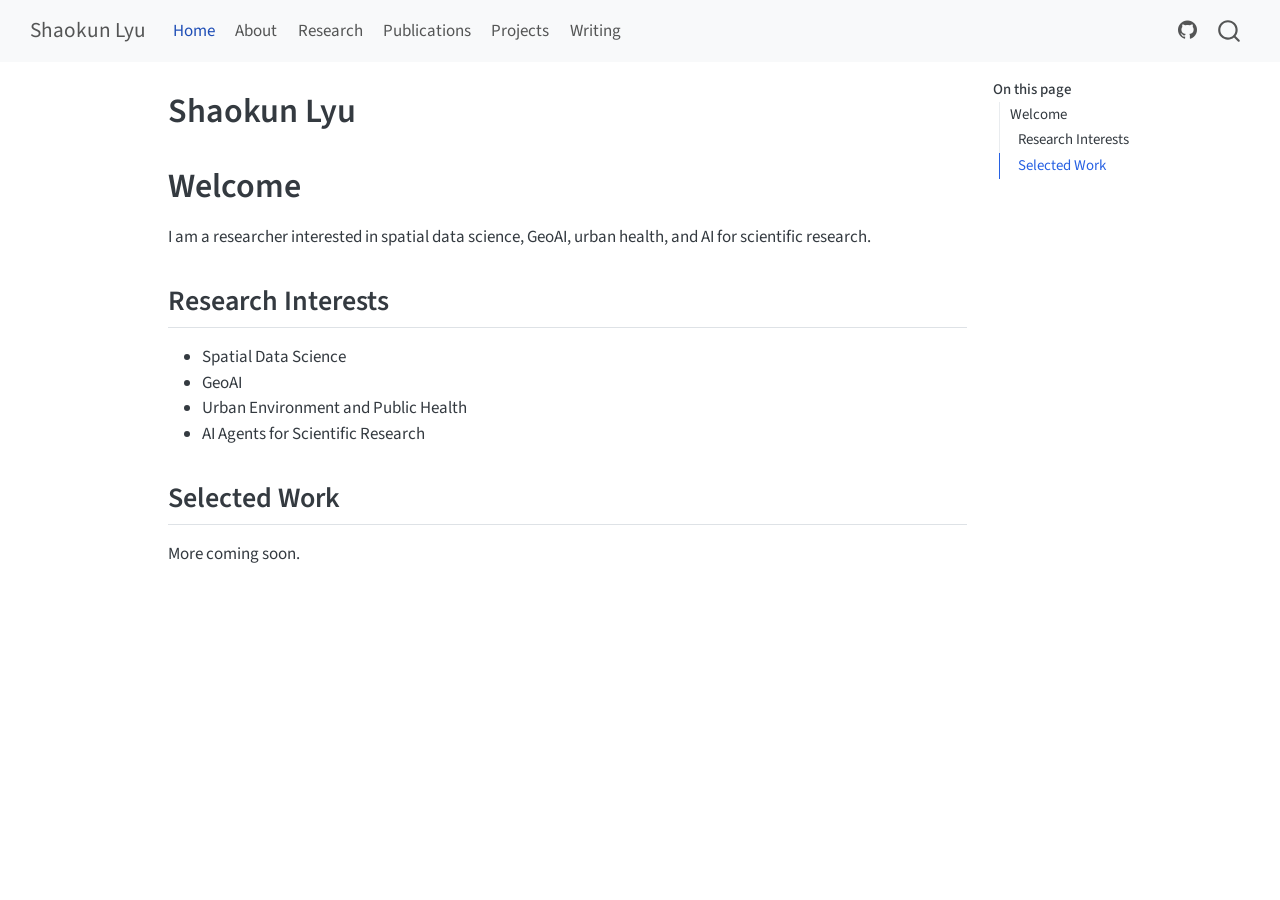
==== docs/index.html @ 02d0eaee "initial personal website initial personal website" ====
<!DOCTYPE html>
<html xmlns="http://www.w3.org/1999/xhtml" lang="en" xml:lang="en"><head>

<meta charset="utf-8">
<meta name="generator" content="quarto-1.10.18">

<meta name="viewport" content="width=device-width, initial-scale=1.0, user-scalable=yes">


<title>Shaokun Lyu</title>
<style>
/* Default styles provided by pandoc.
** See https://pandoc.org/MANUAL.html#variables-for-html for config info.
*/
span.smallcaps{font-variant: small-caps;}
div.columns{display: flex; gap: 1.5em;}
div.column{flex: auto;}
@media screen {
div.columns{gap: min(4vw, 1.5em);}
div.column{overflow-x: auto;}
}
div.hanging-indent{margin-left: 1.5em; text-indent: -1.5em;}
ul.task-list{list-style: none;}
ul.task-list li input[type="checkbox"] {
  width: 0.8em;
  margin: 0 0.8em 0.2em -1em; /* quarto-specific, see https://github.com/quarto-dev/quarto-cli/issues/4556 */ 
  vertical-align: middle;
}
</style>


<script src="site_libs/quarto-nav/quarto-nav.js"></script>
<script src="site_libs/quarto-nav/headroom.min.js"></script>
<script src="site_libs/clipboard/clipboard.min.js"></script>
<script src="site_libs/quarto-search/autocomplete.umd.js"></script>
<script src="site_libs/quarto-search/fuse.min.js"></script>
<script src="site_libs/quarto-search/quarto-search.js"></script>
<meta name="quarto:offset" content="./">
<script src="site_libs/quarto-html/quarto.js" type="module"></script>
<script src="site_libs/quarto-html/tabsets/tabsets.js" type="module"></script>
<script src="site_libs/quarto-html/popper.min.js"></script>
<script src="site_libs/quarto-html/tippy.umd.min.js"></script>
<script src="site_libs/quarto-html/anchor.min.js"></script>
<link href="site_libs/quarto-html/tippy.css" rel="stylesheet">
<link href="site_libs/quarto-html/quarto-syntax-highlighting-64a204ab8560d761af7679ceaba22944.css" rel="stylesheet" id="quarto-text-highlighting-styles">
<script src="site_libs/bootstrap/bootstrap.min.js"></script>
<link href="site_libs/bootstrap/bootstrap-icons.css" rel="stylesheet">
<link href="site_libs/bootstrap/bootstrap-172ba59bd5e0b52282274ba0c0cc16fc.min.css" rel="stylesheet" append-hash="true" id="quarto-bootstrap" data-mode="light">
<script id="quarto-search-options" type="application/json">{
  "location": "navbar",
  "copy-button": false,
  "collapse-after": 3,
  "panel-placement": "end",
  "type": "overlay",
  "limit": 50,
  "keyboard-shortcut": [
    "f",
    "/",
    "s"
  ],
  "show-item-context": false,
  "language": {
    "search-no-results-text": "No results",
    "search-matching-documents-text": "matching documents",
    "search-copy-link-title": "Copy link to search",
    "search-hide-matches-text": "Hide additional matches",
    "search-more-match-text": "more match in this document",
    "search-more-matches-text": "more matches in this document",
    "search-clear-button-title": "Clear",
    "search-text-placeholder": "",
    "search-detached-cancel-button-title": "Cancel",
    "search-submit-button-title": "Submit",
    "search-label": "Search"
  }
}</script>


<link rel="stylesheet" href="styles.css">
</head>

<body class="nav-fixed quarto-light">

<div id="quarto-search-results"></div>
  <header id="quarto-header" class="headroom fixed-top">
    <nav class="navbar navbar-expand-lg " data-bs-theme="dark">
      <div class="navbar-container container-fluid">
      <div class="navbar-brand-container mx-auto">
    <a class="navbar-brand" href="./index.html">
    <span class="navbar-title">Shaokun Lyu</span>
    </a>
  </div>
            <div id="quarto-search" class="" title="Search"></div>
          <button class="navbar-toggler" type="button" data-bs-toggle="collapse" data-bs-target="#navbarCollapse" aria-controls="navbarCollapse" role="menu" aria-expanded="false" aria-label="Toggle navigation" onclick="if (window.quartoToggleHeadroom) { window.quartoToggleHeadroom(); }">
  <span class="navbar-toggler-icon"></span>
</button>
          <div class="collapse navbar-collapse" id="navbarCollapse">
            <ul class="navbar-nav navbar-nav-scroll me-auto">
  <li class="nav-item">
    <a class="nav-link active" href="./index.html" aria-current="page"> 
<span class="menu-text">Home</span></a>
  </li>  
  <li class="nav-item">
    <a class="nav-link" href="./about.html"> 
<span class="menu-text">About</span></a>
  </li>  
  <li class="nav-item">
    <a class="nav-link" href="./research.html"> 
<span class="menu-text">Research</span></a>
  </li>  
  <li class="nav-item">
    <a class="nav-link" href="./publications.html"> 
<span class="menu-text">Publications</span></a>
  </li>  
  <li class="nav-item">
    <a class="nav-link" href="./projects.html"> 
<span class="menu-text">Projects</span></a>
  </li>  
  <li class="nav-item">
    <a class="nav-link" href="./writing.html"> 
<span class="menu-text">Writing</span></a>
  </li>  
</ul>
            <ul class="navbar-nav navbar-nav-scroll ms-auto">
  <li class="nav-item compact">
    <a class="nav-link" href="https://github.com/ShaokunLyu"> <i class="bi bi-github" role="img">
</i> 
<span class="menu-text"></span></a>
  </li>  
</ul>
          </div> <!-- /navcollapse -->
            <div class="quarto-navbar-tools">
</div>
      </div> <!-- /container-fluid -->
    </nav>
</header>
<!-- content -->
<div id="quarto-content" class="quarto-container page-columns page-rows-contents page-layout-article page-navbar">
<!-- sidebar -->
<!-- margin-sidebar -->
    <div id="quarto-margin-sidebar" class="sidebar margin-sidebar">
        <nav id="TOC" role="doc-toc" class="toc-active">
    <h2 id="toc-title">On this page</h2>
   
  <ul>
  <li><a href="#welcome" id="toc-welcome" class="nav-link active" data-scroll-target="#welcome">Welcome</a>
  <ul class="collapse">
  <li><a href="#research-interests" id="toc-research-interests" class="nav-link" data-scroll-target="#research-interests">Research Interests</a></li>
  <li><a href="#selected-work" id="toc-selected-work" class="nav-link" data-scroll-target="#selected-work">Selected Work</a></li>
  </ul></li>
  </ul>
</nav>
    </div>
<!-- main -->
<main class="content" id="quarto-document-content">

<header id="title-block-header" class="quarto-title-block default">
<div class="quarto-title">
<h1 class="title">Shaokun Lyu</h1>
</div>



<div class="quarto-title-meta">

    
  
    
  </div>
  


</header>


<section id="welcome" class="level1">
<h1>Welcome</h1>
<p>I am a researcher interested in spatial data science, GeoAI, urban health, and AI for scientific research.</p>
<section id="research-interests" class="level2">
<h2 class="anchored" data-anchor-id="research-interests">Research Interests</h2>
<ul>
<li>Spatial Data Science</li>
<li>GeoAI</li>
<li>Urban Environment and Public Health</li>
<li>AI Agents for Scientific Research</li>
</ul>
</section>
<section id="selected-work" class="level2">
<h2 class="anchored" data-anchor-id="selected-work">Selected Work</h2>
<p>More coming soon.</p>


</section>
</section>

</main> <!-- /main -->
<script id="quarto-html-after-body" type="application/javascript">
  window.document.addEventListener("DOMContentLoaded", function (event) {
    const icon = "";
    const anchorJS = new window.AnchorJS();
    anchorJS.options = {
      placement: 'right',
      icon: icon
    };
    anchorJS.add('.anchored');
    const isCodeAnnotation = (el) => {
      for (const clz of el.classList) {
        if (clz.startsWith('code-annotation-')) {                     
          return true;
        }
      }
      return false;
    }
    const onCopySuccess = function(e) {
      // button target
      const button = e.trigger;
      // don't keep focus
      button.blur();
      // flash "checked"
      button.classList.add('code-copy-button-checked');
      var currentTitle = button.getAttribute("title");
      button.setAttribute("title", "Copied!");
      let tooltip;
      if (window.bootstrap) {
        button.setAttribute("data-bs-toggle", "tooltip");
        button.setAttribute("data-bs-placement", "left");
        button.setAttribute("data-bs-title", "Copied!");
        tooltip = new bootstrap.Tooltip(button, 
          { trigger: "manual", 
            customClass: "code-copy-button-tooltip",
            offset: [0, -8]});
        tooltip.show();    
      }
      setTimeout(function() {
        if (tooltip) {
          tooltip.hide();
          button.removeAttribute("data-bs-title");
          button.removeAttribute("data-bs-toggle");
          button.removeAttribute("data-bs-placement");
        }
        button.setAttribute("title", currentTitle);
        button.classList.remove('code-copy-button-checked');
      }, 1000);
      // clear code selection
      e.clearSelection();
    }
    const getTextToCopy = function(trigger) {
      const outerScaffold = trigger.parentElement.cloneNode(true);
      const codeEl = outerScaffold.querySelector('code');
      for (const childEl of codeEl.children) {
        if (isCodeAnnotation(childEl)) {
          childEl.remove();
        }
      }
      return codeEl.innerText;
    }
    const clipboard = new window.ClipboardJS('.code-copy-button:not([data-in-quarto-modal])', {
      text: getTextToCopy
    });
    clipboard.on('success', onCopySuccess);
    if (window.document.getElementById('quarto-embedded-source-code-modal')) {
      const clipboardModal = new window.ClipboardJS('.code-copy-button[data-in-quarto-modal]', {
        text: getTextToCopy,
        container: window.document.getElementById('quarto-embedded-source-code-modal')
      });
      clipboardModal.on('success', onCopySuccess);
    }
      var localhostRegex = new RegExp(/^(?:http|https):\/\/localhost\:?[0-9]*\//);
      var mailtoRegex = new RegExp(/^mailto:/);
        var filterRegex = new RegExp('/' + window.location.host + '/');
      var isInternal = (href) => {
          return filterRegex.test(href) || localhostRegex.test(href) || mailtoRegex.test(href);
      }
      // Inspect non-navigation links and adorn them if external
     var links = window.document.querySelectorAll('a[href]:not(.nav-link):not(.navbar-brand):not(.toc-action):not(.sidebar-link):not(.sidebar-item-toggle):not(.pagination-link):not(.no-external):not([aria-hidden]):not(.dropdown-item):not(.quarto-navigation-tool):not(.about-link)');
      for (var i=0; i<links.length; i++) {
        const link = links[i];
        if (!isInternal(link.href)) {
          // undo the damage that might have been done by quarto-nav.js in the case of
          // links that we want to consider external
          if (link.dataset.originalHref !== undefined) {
            link.href = link.dataset.originalHref;
          }
        }
      }
    function tippyHover(el, contentFn, onTriggerFn, onUntriggerFn) {
      const config = {
        allowHTML: true,
        maxWidth: 500,
        delay: 100,
        arrow: false,
        appendTo: function(el) {
            return el.parentElement;
        },
        interactive: true,
        interactiveBorder: 10,
        theme: 'quarto',
        placement: 'bottom-start',
      };
      if (contentFn) {
        config.content = contentFn;
      }
      if (onTriggerFn) {
        config.onTrigger = onTriggerFn;
      }
      if (onUntriggerFn) {
        config.onUntrigger = onUntriggerFn;
      }
      window.tippy(el, config); 
    }
    const noterefs = window.document.querySelectorAll('a[role="doc-noteref"]');
    for (var i=0; i<noterefs.length; i++) {
      const ref = noterefs[i];
      tippyHover(ref, function() {
        // use id or data attribute instead here
        let href = ref.getAttribute('data-footnote-href') || ref.getAttribute('href');
        try { href = new URL(href).hash; } catch {}
        const id = href.replace(/^#\/?/, "");
        const note = window.document.getElementById(id);
        if (note) {
          return note.innerHTML;
        } else {
          return "";
        }
      });
    }
    const xrefs = window.document.querySelectorAll('a.quarto-xref');
    const processXRef = (id, note) => {
      // Strip column container classes
      const stripColumnClz = (el) => {
        el.classList.remove("page-full", "page-columns");
        if (el.children) {
          for (const child of el.children) {
            stripColumnClz(child);
          }
        }
      }
      stripColumnClz(note)
      if (id === null || id.startsWith('sec-')) {
        // Special case sections, only their first couple elements
        const container = document.createElement("div");
        if (note.children && note.children.length > 2) {
          container.appendChild(note.children[0].cloneNode(true));
          for (let i = 1; i < note.children.length; i++) {
            const child = note.children[i];
            if (child.tagName === "P" && child.innerText === "") {
              continue;
            } else {
              container.appendChild(child.cloneNode(true));
              break;
            }
          }
          if (window.Quarto?.typesetMath) {
            window.Quarto.typesetMath(container);
          }
          return container.innerHTML
        } else {
          if (window.Quarto?.typesetMath) {
            window.Quarto.typesetMath(note);
          }
          return note.innerHTML;
        }
      } else {
        // Remove any anchor links if they are present
        const anchorLink = note.querySelector('a.anchorjs-link');
        if (anchorLink) {
          anchorLink.remove();
        }
        if (window.Quarto?.typesetMath) {
          window.Quarto.typesetMath(note);
        }
        if (note.classList.contains("callout")) {
          return note.outerHTML;
        } else {
          return note.innerHTML;
        }
      }
    }
    for (var i=0; i<xrefs.length; i++) {
      const xref = xrefs[i];
      tippyHover(xref, undefined, function(instance) {
        instance.disable();
        let url = xref.getAttribute('href');
        let hash = undefined; 
        if (url.startsWith('#')) {
          hash = url;
        } else {
          try { hash = new URL(url).hash; } catch {}
        }
        if (hash) {
          const id = hash.replace(/^#\/?/, "");
          const note = window.document.getElementById(id);
          if (note !== null) {
            try {
              const html = processXRef(id, note.cloneNode(true));
              instance.setContent(html);
            } finally {
              instance.enable();
              instance.show();
            }
          } else {
            // See if we can fetch this
            fetch(url.split('#')[0])
            .then(res => res.text())
            .then(html => {
              const parser = new DOMParser();
              const htmlDoc = parser.parseFromString(html, "text/html");
              const note = htmlDoc.getElementById(id);
              if (note !== null) {
                const html = processXRef(id, note);
                instance.setContent(html);
              } 
            }).finally(() => {
              instance.enable();
              instance.show();
            });
          }
        } else {
          // See if we can fetch a full url (with no hash to target)
          // This is a special case and we should probably do some content thinning / targeting
          fetch(url)
          .then(res => res.text())
          .then(html => {
            const parser = new DOMParser();
            const htmlDoc = parser.parseFromString(html, "text/html");
            const note = htmlDoc.querySelector('main.content');
            if (note !== null) {
              // This should only happen for chapter cross references
              // (since there is no id in the URL)
              // remove the first header
              if (note.children.length > 0 && note.children[0].tagName === "HEADER") {
                note.children[0].remove();
              }
              const html = processXRef(null, note);
              instance.setContent(html);
            } 
          }).finally(() => {
            instance.enable();
            instance.show();
          });
        }
      }, function(instance) {
      });
    }
        let selectedAnnoteEl;
        const selectorForAnnotation = ( cell, annotation) => {
          let cellAttr = 'data-code-cell="' + cell + '"';
          let lineAttr = 'data-code-annotation="' +  annotation + '"';
          const selector = 'span[' + cellAttr + '][' + lineAttr + ']';
          return selector;
        }
        const selectCodeLines = (annoteEl) => {
          const doc = window.document;
          const targetCell = annoteEl.getAttribute("data-target-cell");
          const targetAnnotation = annoteEl.getAttribute("data-target-annotation");
          const annoteSpan = window.document.querySelector(selectorForAnnotation(targetCell, targetAnnotation));
          const lines = annoteSpan.getAttribute("data-code-lines").split(",");
          const lineIds = lines.map((line) => {
            return targetCell + "-" + line;
          })
          let top = null;
          let height = null;
          let parent = null;
          if (lineIds.length > 0) {
              //compute the position of the single el (top and bottom and make a div)
              const el = window.document.getElementById(lineIds[0]);
              top = el.offsetTop;
              height = el.offsetHeight;
              parent = el.parentElement.parentElement;
            if (lineIds.length > 1) {
              const lastEl = window.document.getElementById(lineIds[lineIds.length - 1]);
              const bottom = lastEl.offsetTop + lastEl.offsetHeight;
              height = bottom - top;
            }
            if (top !== null && height !== null && parent !== null) {
              // cook up a div (if necessary) and position it 
              let div = window.document.getElementById("code-annotation-line-highlight");
              if (div === null) {
                div = window.document.createElement("div");
                div.setAttribute("id", "code-annotation-line-highlight");
                div.style.position = 'absolute';
                parent.appendChild(div);
              }
              div.style.top = top - 2 + "px";
              div.style.height = height + 4 + "px";
              div.style.left = 0;
              let gutterDiv = window.document.getElementById("code-annotation-line-highlight-gutter");
              if (gutterDiv === null) {
                gutterDiv = window.document.createElement("div");
                gutterDiv.setAttribute("id", "code-annotation-line-highlight-gutter");
                gutterDiv.style.position = 'absolute';
                const codeCell = window.document.getElementById(targetCell);
                const gutter = codeCell.querySelector('.code-annotation-gutter');
                gutter.appendChild(gutterDiv);
              }
              gutterDiv.style.top = top - 2 + "px";
              gutterDiv.style.height = height + 4 + "px";
            }
            selectedAnnoteEl = annoteEl;
          }
        };
        const unselectCodeLines = () => {
          const elementsIds = ["code-annotation-line-highlight", "code-annotation-line-highlight-gutter"];
          elementsIds.forEach((elId) => {
            const div = window.document.getElementById(elId);
            if (div) {
              div.remove();
            }
          });
          selectedAnnoteEl = undefined;
        };
          // Handle positioning of the toggle
      window.addEventListener(
        "resize",
        throttle(() => {
          elRect = undefined;
          if (selectedAnnoteEl) {
            selectCodeLines(selectedAnnoteEl);
          }
        }, 10)
      );
      function throttle(fn, ms) {
      let throttle = false;
      let timer;
        return (...args) => {
          if(!throttle) { // first call gets through
              fn.apply(this, args);
              throttle = true;
          } else { // all the others get throttled
              if(timer) clearTimeout(timer); // cancel #2
              timer = setTimeout(() => {
                fn.apply(this, args);
                timer = throttle = false;
              }, ms);
          }
        };
      }
        // Attach click handler to the DT
        const annoteDls = window.document.querySelectorAll('dt[data-target-cell]');
        for (const annoteDlNode of annoteDls) {
          annoteDlNode.addEventListener('click', (event) => {
            const clickedEl = event.target;
            if (clickedEl !== selectedAnnoteEl) {
              unselectCodeLines();
              const activeEl = window.document.querySelector('dt[data-target-cell].code-annotation-active');
              if (activeEl) {
                activeEl.classList.remove('code-annotation-active');
              }
              selectCodeLines(clickedEl);
              clickedEl.classList.add('code-annotation-active');
            } else {
              // Unselect the line
              unselectCodeLines();
              clickedEl.classList.remove('code-annotation-active');
            }
          });
        }
    const findCites = (el) => {
      const parentEl = el.parentElement;
      if (parentEl) {
        const cites = parentEl.dataset.cites;
        if (cites) {
          return {
            el,
            cites: cites.split(' ')
          };
        } else {
          return findCites(el.parentElement)
        }
      } else {
        return undefined;
      }
    };
    var bibliorefs = window.document.querySelectorAll('a[role="doc-biblioref"]');
    for (var i=0; i<bibliorefs.length; i++) {
      const ref = bibliorefs[i];
      const citeInfo = findCites(ref);
      if (citeInfo) {
        tippyHover(citeInfo.el, function() {
          var popup = window.document.createElement('div');
          citeInfo.cites.forEach(function(cite) {
            var citeDiv = window.document.createElement('div');
            citeDiv.classList.add('hanging-indent');
            citeDiv.classList.add('csl-entry');
            var biblioDiv = window.document.getElementById('ref-' + cite);
            if (biblioDiv) {
              citeDiv.innerHTML = biblioDiv.innerHTML;
            }
            popup.appendChild(citeDiv);
          });
          return popup.innerHTML;
        });
      }
    }
  });
  </script>
</div> <!-- /content -->




</body></html>
---- docs/site_libs/quarto-html/tippy.css ----
.tippy-box[data-animation=fade][data-state=hidden]{opacity:0}[data-tippy-root]{max-width:calc(100vw - 10px)}.tippy-box{position:relative;background-color:#333;color:#fff;border-radius:4px;font-size:14px;line-height:1.4;white-space:normal;outline:0;transition-property:transform,visibility,opacity}.tippy-box[data-placement^=top]>.tippy-arrow{bottom:0}.tippy-box[data-placement^=top]>.tippy-arrow:before{bottom:-7px;left:0;border-width:8px 8px 0;border-top-color:initial;transform-origin:center top}.tippy-box[data-placement^=bottom]>.tippy-arrow{top:0}.tippy-box[data-placement^=bottom]>.tippy-arrow:before{top:-7px;left:0;border-width:0 8px 8px;border-bottom-color:initial;transform-origin:center bottom}.tippy-box[data-placement^=left]>.tippy-arrow{right:0}.tippy-box[data-placement^=left]>.tippy-arrow:before{border-width:8px 0 8px 8px;border-left-color:initial;right:-7px;transform-origin:center left}.tippy-box[data-placement^=right]>.tippy-arrow{left:0}.tippy-box[data-placement^=right]>.tippy-arrow:before{left:-7px;border-width:8px 8px 8px 0;border-right-color:initial;transform-origin:center right}.tippy-box[data-inertia][data-state=visible]{transition-timing-function:cubic-bezier(.54,1.5,.38,1.11)}.tippy-arrow{width:16px;height:16px;color:#333}.tippy-arrow:before{content:"";position:absolute;border-color:transparent;border-style:solid}.tippy-content{position:relative;padding:5px 9px;z-index:1}
---- docs/site_libs/quarto-html/quarto-syntax-highlighting-64a204ab8560d761af7679ceaba22944.css ----
/* quarto syntax highlight colors */
:root {
  --quarto-hl-ot-color: #003B4F;
  --quarto-hl-at-color: #657422;
  --quarto-hl-ss-color: #20794D;
  --quarto-hl-an-color: #5E5E5E;
  --quarto-hl-fu-color: #4758AB;
  --quarto-hl-st-color: #20794D;
  --quarto-hl-cf-color: #003B4F;
  --quarto-hl-op-color: #5E5E5E;
  --quarto-hl-er-color: #AD0000;
  --quarto-hl-bn-color: #AD0000;
  --quarto-hl-al-color: #AD0000;
  --quarto-hl-va-color: #111111;
  --quarto-hl-bu-color: inherit;
  --quarto-hl-ex-color: inherit;
  --quarto-hl-pp-color: #AD0000;
  --quarto-hl-in-color: #5E5E5E;
  --quarto-hl-vs-color: #20794D;
  --quarto-hl-wa-color: #5E5E5E;
  --quarto-hl-do-color: #5E5E5E;
  --quarto-hl-im-color: #00769E;
  --quarto-hl-ch-color: #20794D;
  --quarto-hl-dt-color: #AD0000;
  --quarto-hl-fl-color: #AD0000;
  --quarto-hl-co-color: #5E5E5E;
  --quarto-hl-cv-color: #5E5E5E;
  --quarto-hl-cn-color: #8f5902;
  --quarto-hl-sc-color: #5E5E5E;
  --quarto-hl-dv-color: #AD0000;
  --quarto-hl-kw-color: #003B4F;
}

/* other quarto variables */
:root {
  --quarto-font-monospace: SFMono-Regular, Menlo, Monaco, Consolas, "Liberation Mono", "Courier New", monospace;
}

/* syntax highlight based on Pandoc's rules */
pre > code.sourceCode > span {
  color: #003B4F;
}

code.sourceCode > span {
  color: #003B4F;
}

div.sourceCode,
div.sourceCode pre.sourceCode {
  color: #003B4F;
}

/* Normal */
code span {
  color: #003B4F;
}

/* Alert */
code span.al {
  color: #AD0000;
  font-style: inherit;
}

/* Annotation */
code span.an {
  color: #5E5E5E;
  font-style: inherit;
}

/* Attribute */
code span.at {
  color: #657422;
  font-style: inherit;
}

/* BaseN */
code span.bn {
  color: #AD0000;
  font-style: inherit;
}

/* BuiltIn */
code span.bu {
  font-style: inherit;
}

/* ControlFlow */
code span.cf {
  color: #003B4F;
  font-weight: bold;
  font-style: inherit;
}

/* Char */
code span.ch {
  color: #20794D;
  font-style: inherit;
}

/* Constant */
code span.cn {
  color: #8f5902;
  font-style: inherit;
}

/* Comment */
code span.co {
  color: #5E5E5E;
  font-style: inherit;
}

/* CommentVar */
code span.cv {
  color: #5E5E5E;
  font-style: italic;
}

/* Documentation */
code span.do {
  color: #5E5E5E;
  font-style: italic;
}

/* DataType */
code span.dt {
  color: #AD0000;
  font-style: inherit;
}

/* DecVal */
code span.dv {
  color: #AD0000;
  font-style: inherit;
}

/* Error */
code span.er {
  color: #AD0000;
  font-style: inherit;
}

/* Extension */
code span.ex {
  font-style: inherit;
}

/* Float */
code span.fl {
  color: #AD0000;
  font-style: inherit;
}

/* Function */
code span.fu {
  color: #4758AB;
  font-style: inherit;
}

/* Import */
code span.im {
  color: #00769E;
  font-style: inherit;
}

/* Information */
code span.in {
  color: #5E5E5E;
  font-style: inherit;
}

/* Keyword */
code span.kw {
  color: #003B4F;
  font-weight: bold;
  font-style: inherit;
}

/* Operator */
code span.op {
  color: #5E5E5E;
  font-style: inherit;
}

/* Other */
code span.ot {
  color: #003B4F;
  font-style: inherit;
}

/* Preprocessor */
code span.pp {
  color: #AD0000;
  font-style: inherit;
}

/* SpecialChar */
code span.sc {
  color: #5E5E5E;
  font-style: inherit;
}

/* SpecialString */
code span.ss {
  color: #20794D;
  font-style: inherit;
}

/* String */
code span.st {
  color: #20794D;
  font-style: inherit;
}

/* Variable */
code span.va {
  color: #111111;
  font-style: inherit;
}

/* VerbatimString */
code span.vs {
  color: #20794D;
  font-style: inherit;
}

/* Warning */
code span.wa {
  color: #5E5E5E;
  font-style: italic;
}

.prevent-inlining {
  content: "</";
}

/*# sourceMappingURL=9d8d5bb603a83b8298b89080a598c93b.css.map */
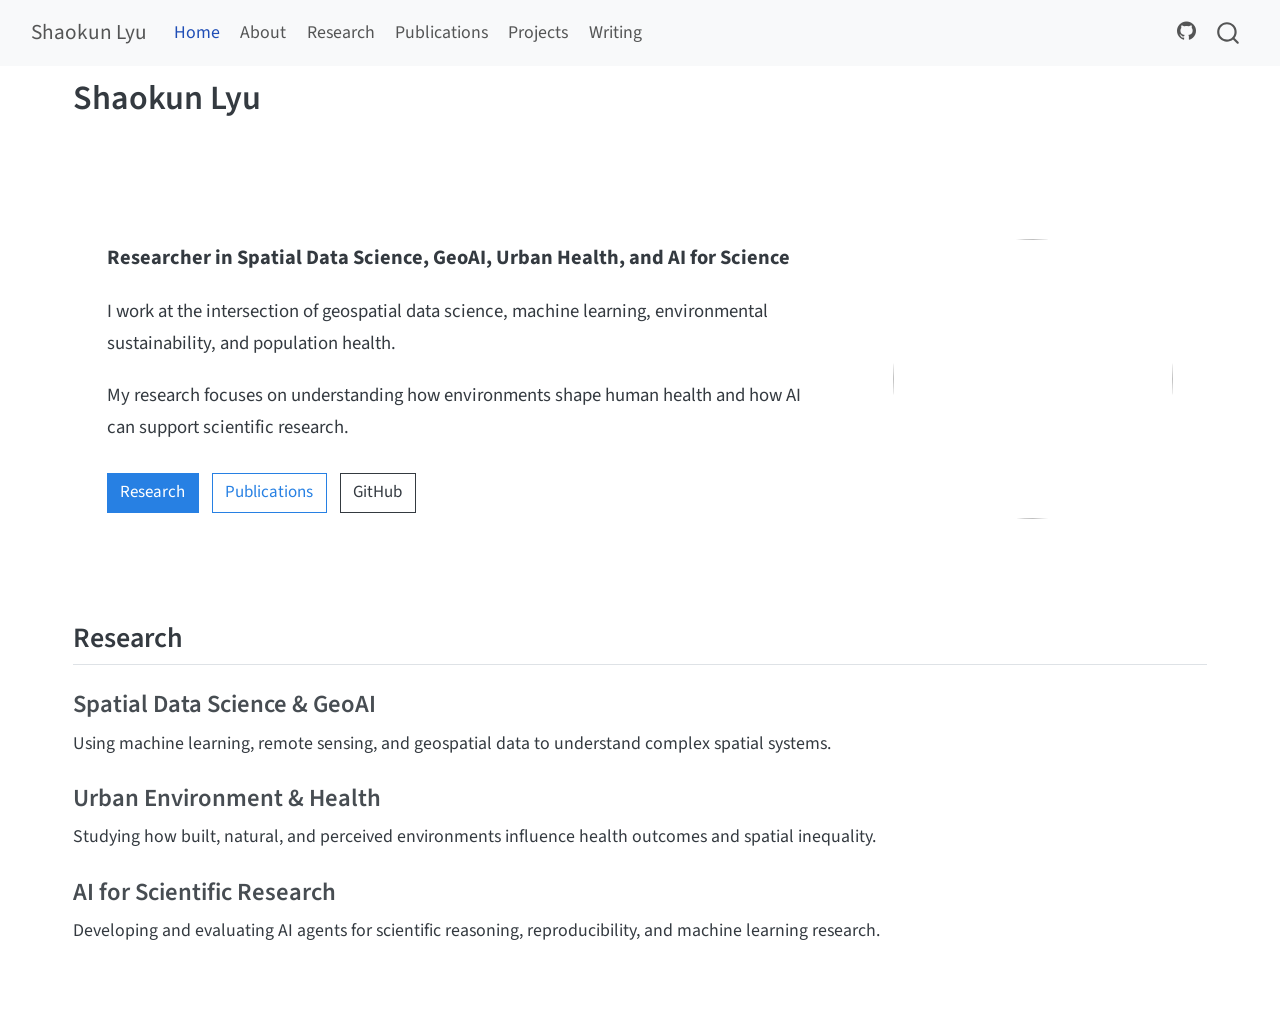
==== commit d135d1d0: "add picture and prettify homepage" ====
--- a/docs/index.html
+++ b/docs/index.html
@@ -134,59 +134,41 @@
     </nav>
 </header>
 <!-- content -->
-<div id="quarto-content" class="quarto-container page-columns page-rows-contents page-layout-article page-navbar">
+<div id="quarto-content" class="quarto-container page-columns page-rows-contents page-layout-full page-navbar">
 <!-- sidebar -->
 <!-- margin-sidebar -->
-    <div id="quarto-margin-sidebar" class="sidebar margin-sidebar">
-        <nav id="TOC" role="doc-toc" class="toc-active">
-    <h2 id="toc-title">On this page</h2>
-   
-  <ul>
-  <li><a href="#welcome" id="toc-welcome" class="nav-link active" data-scroll-target="#welcome">Welcome</a>
-  <ul class="collapse">
-  <li><a href="#research-interests" id="toc-research-interests" class="nav-link" data-scroll-target="#research-interests">Research Interests</a></li>
-  <li><a href="#selected-work" id="toc-selected-work" class="nav-link" data-scroll-target="#selected-work">Selected Work</a></li>
-  </ul></li>
-  </ul>
-</nav>
-    </div>
+    
 <!-- main -->
-<main class="content" id="quarto-document-content">
-
-<header id="title-block-header" class="quarto-title-block default">
-<div class="quarto-title">
-<h1 class="title">Shaokun Lyu</h1>
+<main class="content column-page" id="quarto-document-content"><header id="title-block-header" class="quarto-title-block"><h1 class="title display-7">Shaokun Lyu</h1></header>
+
+
+
+
+<div class="hero">
+<section id="shaokun-lyu" class="level1 hero-text">
+
+<p><strong>Researcher in Spatial Data Science, GeoAI, Urban Health, and AI for Science</strong></p>
+<p>I work at the intersection of geospatial data science, machine learning, environmental sustainability, and population health.</p>
+<p>My research focuses on understanding how environments shape human health and how AI can support scientific research.</p>
+<p><a href="./research.html" class="btn btn-primary">Research</a> <a href="./publications.html" class="btn btn-outline-primary">Publications</a> <a href="https://github.com/ShaokunLyu" class="btn btn-outline-secondary">GitHub</a></p>
+</section>
+<div class="hero-image">
+<p><img src="images/profile.jpg" class="img-fluid"></p>
 </div>
-
-
-
-<div class="quarto-title-meta">
-
-    
-  
-    
-  </div>
-  
-
-
-</header>
-
-
-<section id="welcome" class="level1">
-<h1>Welcome</h1>
-<p>I am a researcher interested in spatial data science, GeoAI, urban health, and AI for scientific research.</p>
-<section id="research-interests" class="level2">
-<h2 class="anchored" data-anchor-id="research-interests">Research Interests</h2>
-<ul>
-<li>Spatial Data Science</li>
-<li>GeoAI</li>
-<li>Urban Environment and Public Health</li>
-<li>AI Agents for Scientific Research</li>
-</ul>
+</div>
+<section id="research" class="level2">
+<h2 class="anchored" data-anchor-id="research">Research</h2>
+<section id="spatial-data-science-geoai" class="level3">
+<h3 class="anchored" data-anchor-id="spatial-data-science-geoai">Spatial Data Science &amp; GeoAI</h3>
+<p>Using machine learning, remote sensing, and geospatial data to understand complex spatial systems.</p>
 </section>
-<section id="selected-work" class="level2">
-<h2 class="anchored" data-anchor-id="selected-work">Selected Work</h2>
-<p>More coming soon.</p>
+<section id="urban-environment-health" class="level3">
+<h3 class="anchored" data-anchor-id="urban-environment-health">Urban Environment &amp; Health</h3>
+<p>Studying how built, natural, and perceived environments influence health outcomes and spatial inequality.</p>
+</section>
+<section id="ai-for-scientific-research" class="level3">
+<h3 class="anchored" data-anchor-id="ai-for-scientific-research">AI for Scientific Research</h3>
+<p>Developing and evaluating AI agents for scientific reasoning, reproducibility, and machine learning research.</p>
 
 
 </section>
--- a/docs/styles.css
+++ b/docs/styles.css
@@ -0,0 +1,111 @@
+/* ---------- Global ---------- */
+
+body {
+  font-size: 1.05rem;
+  line-height: 1.7;
+}
+
+main {
+  max-width: 1200px;
+  margin: 0 auto;
+}
+
+
+/* ---------- Hero ---------- */
+
+.hero {
+  display: flex;
+  align-items: center;
+  justify-content: space-between;
+  gap: 5rem;
+
+  max-width: 1150px;
+  margin: 0 auto;
+
+  padding: 6rem 2rem 5rem 2rem;
+}
+
+.hero-text {
+  flex: 1;
+  max-width: 720px;
+}
+
+.hero-text h1 {
+  font-size: 3.4rem;
+  line-height: 1.1;
+  font-weight: 700;
+
+  margin-top: 0;
+  margin-bottom: 1.4rem;
+}
+
+.hero-text p {
+  font-size: 1.1rem;
+  margin-bottom: 1.2rem;
+}
+
+.hero-text strong {
+  font-size: 1.2rem;
+}
+
+
+/* ---------- Profile image ---------- */
+
+.hero-image {
+  flex: 0 0 280px;
+  display: flex;
+  justify-content: center;
+  align-items: center;
+}
+
+.hero-image img {
+  width: 280px;
+  height: 280px;
+  object-fit: cover;
+  object-position: 95% center;
+  border-radius: 50%;
+}
+
+
+/* ---------- Buttons ---------- */
+
+.hero .btn {
+  margin-right: 0.5rem;
+  margin-top: 0.5rem;
+}
+
+
+/* ---------- Sections ---------- */
+
+h2 {
+  margin-top: 3.5rem;
+  margin-bottom: 1.5rem;
+}
+
+
+/* ---------- Mobile ---------- */
+
+@media (max-width: 768px) {
+
+  .hero {
+    flex-direction: column-reverse;
+    align-items: flex-start;
+    gap: 2rem;
+
+    padding-top: 3rem;
+  }
+
+  .hero-text h1 {
+    font-size: 2.6rem;
+  }
+
+  .hero-image {
+    flex: none;
+  }
+
+  .hero-image img {
+    width: 200px;
+    height: 200px;
+  }
+
+}
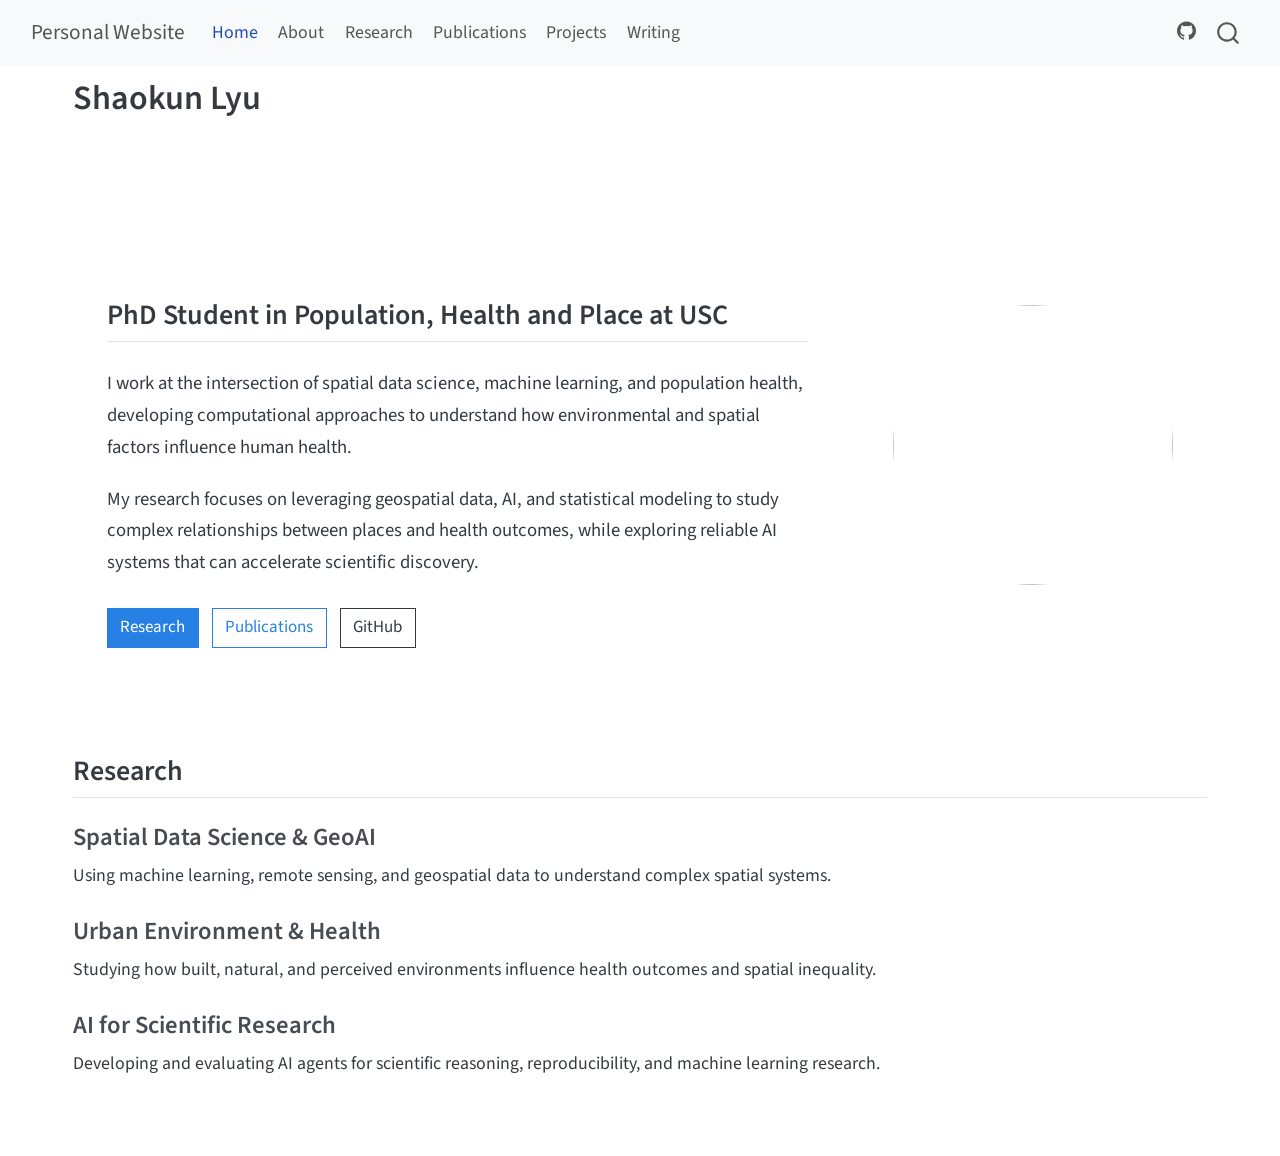
==== commit dde42b71: "Changes of Headlines" ====
--- a/docs/index.html
+++ b/docs/index.html
@@ -7,7 +7,7 @@
 <meta name="viewport" content="width=device-width, initial-scale=1.0, user-scalable=yes">
 
 
-<title>Shaokun Lyu</title>
+<title>Personal Website</title>
 <style>
 /* Default styles provided by pandoc.
 ** See https://pandoc.org/MANUAL.html#variables-for-html for config info.
@@ -86,7 +86,7 @@
       <div class="navbar-container container-fluid">
       <div class="navbar-brand-container mx-auto">
     <a class="navbar-brand" href="./index.html">
-    <span class="navbar-title">Shaokun Lyu</span>
+    <span class="navbar-title">Personal Website</span>
     </a>
   </div>
             <div id="quarto-search" class="" title="Search"></div>
@@ -147,10 +147,12 @@
 <div class="hero">
 <section id="shaokun-lyu" class="level1 hero-text">
 
-<p><strong>Researcher in Spatial Data Science, GeoAI, Urban Health, and AI for Science</strong></p>
-<p>I work at the intersection of geospatial data science, machine learning, environmental sustainability, and population health.</p>
-<p>My research focuses on understanding how environments shape human health and how AI can support scientific research.</p>
+<section id="phd-student-in-population-health-and-place-at-usc" class="level2">
+<h2 class="anchored" data-anchor-id="phd-student-in-population-health-and-place-at-usc">PhD Student in Population, Health and Place at USC</h2>
+<p>I work at the intersection of spatial data science, machine learning, and population health, developing computational approaches to understand how environmental and spatial factors influence human health.</p>
+<p>My research focuses on leveraging geospatial data, AI, and statistical modeling to study complex relationships between places and health outcomes, while exploring reliable AI systems that can accelerate scientific discovery.</p>
 <p><a href="./research.html" class="btn btn-primary">Research</a> <a href="./publications.html" class="btn btn-outline-primary">Publications</a> <a href="https://github.com/ShaokunLyu" class="btn btn-outline-secondary">GitHub</a></p>
+</section>
 </section>
 <div class="hero-image">
 <p><img src="images/profile.jpg" class="img-fluid"></p>
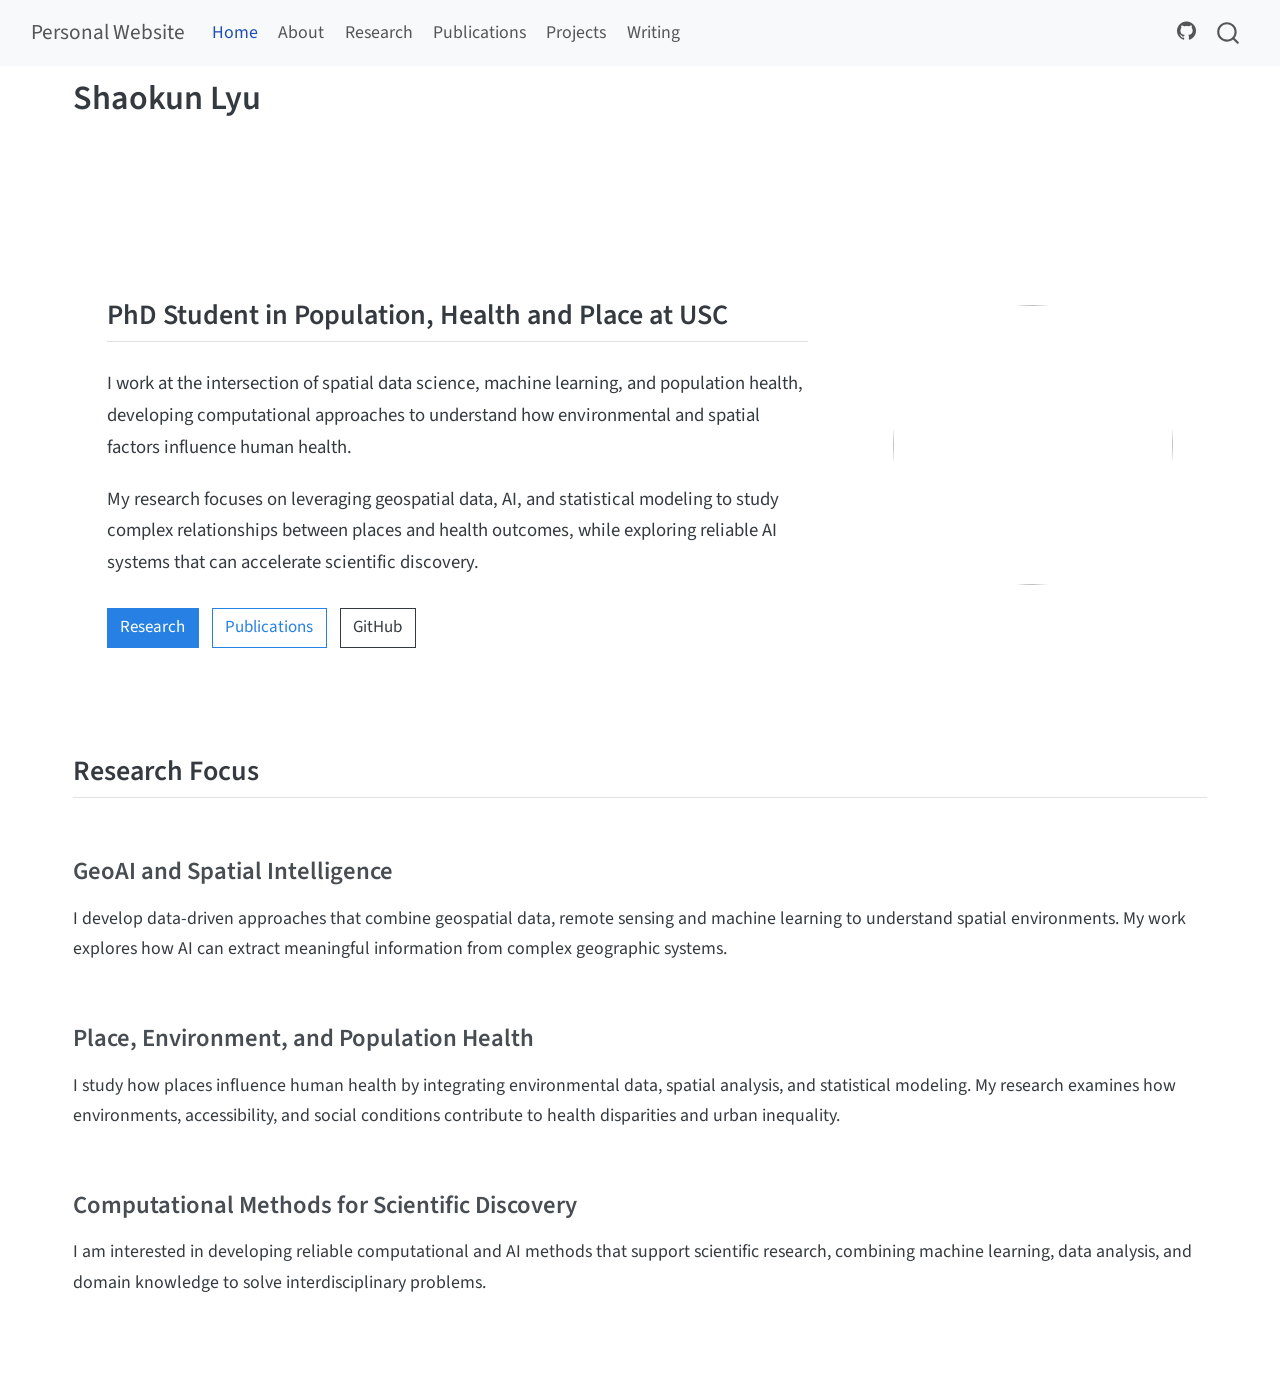
==== commit a7b29ed8: "Add research experience and publications" ====
--- a/docs/index.html
+++ b/docs/index.html
@@ -7,7 +7,7 @@
 <meta name="viewport" content="width=device-width, initial-scale=1.0, user-scalable=yes">
 
 
-<title>Personal Website</title>
+<title>Shaokun Lyu – Personal Website</title>
 <style>
 /* Default styles provided by pandoc.
 ** See https://pandoc.org/MANUAL.html#variables-for-html for config info.
@@ -139,38 +139,51 @@
 <!-- margin-sidebar -->
     
 <!-- main -->
-<main class="content column-page" id="quarto-document-content"><header id="title-block-header" class="quarto-title-block"><h1 class="title display-7">Shaokun Lyu</h1></header>
-
-
+<main class="content column-page" id="quarto-document-content">
+
+<header id="title-block-header" class="quarto-title-block default">
+<div class="quarto-title">
+<h1 class="title">Shaokun Lyu</h1>
+</div>
+
+
+
+<div class="quarto-title-meta column-page">
+
+    
+  
+    
+  </div>
+  
+
+
+</header>
 
 
 <div class="hero">
-<section id="shaokun-lyu" class="level1 hero-text">
-
-<section id="phd-student-in-population-health-and-place-at-usc" class="level2">
+<section id="phd-student-in-population-health-and-place-at-usc" class="level2 hero-text">
 <h2 class="anchored" data-anchor-id="phd-student-in-population-health-and-place-at-usc">PhD Student in Population, Health and Place at USC</h2>
 <p>I work at the intersection of spatial data science, machine learning, and population health, developing computational approaches to understand how environmental and spatial factors influence human health.</p>
 <p>My research focuses on leveraging geospatial data, AI, and statistical modeling to study complex relationships between places and health outcomes, while exploring reliable AI systems that can accelerate scientific discovery.</p>
 <p><a href="./research.html" class="btn btn-primary">Research</a> <a href="./publications.html" class="btn btn-outline-primary">Publications</a> <a href="https://github.com/ShaokunLyu" class="btn btn-outline-secondary">GitHub</a></p>
 </section>
-</section>
 <div class="hero-image">
 <p><img src="images/profile.jpg" class="img-fluid"></p>
 </div>
 </div>
-<section id="research" class="level2">
-<h2 class="anchored" data-anchor-id="research">Research</h2>
-<section id="spatial-data-science-geoai" class="level3">
-<h3 class="anchored" data-anchor-id="spatial-data-science-geoai">Spatial Data Science &amp; GeoAI</h3>
-<p>Using machine learning, remote sensing, and geospatial data to understand complex spatial systems.</p>
+<section id="research-focus" class="level2">
+<h2 class="anchored" data-anchor-id="research-focus">Research Focus</h2>
+<section id="geoai-and-spatial-intelligence" class="level3">
+<h3 class="anchored" data-anchor-id="geoai-and-spatial-intelligence">GeoAI and Spatial Intelligence</h3>
+<p>I develop data-driven approaches that combine geospatial data, remote sensing and machine learning to understand spatial environments. My work explores how AI can extract meaningful information from complex geographic systems.</p>
 </section>
-<section id="urban-environment-health" class="level3">
-<h3 class="anchored" data-anchor-id="urban-environment-health">Urban Environment &amp; Health</h3>
-<p>Studying how built, natural, and perceived environments influence health outcomes and spatial inequality.</p>
+<section id="place-environment-and-population-health" class="level3">
+<h3 class="anchored" data-anchor-id="place-environment-and-population-health">Place, Environment, and Population Health</h3>
+<p>I study how places influence human health by integrating environmental data, spatial analysis, and statistical modeling. My research examines how environments, accessibility, and social conditions contribute to health disparities and urban inequality.</p>
 </section>
-<section id="ai-for-scientific-research" class="level3">
-<h3 class="anchored" data-anchor-id="ai-for-scientific-research">AI for Scientific Research</h3>
-<p>Developing and evaluating AI agents for scientific reasoning, reproducibility, and machine learning research.</p>
+<section id="computational-methods-for-scientific-discovery" class="level3">
+<h3 class="anchored" data-anchor-id="computational-methods-for-scientific-discovery">Computational Methods for Scientific Discovery</h3>
+<p>I am interested in developing reliable computational and AI methods that support scientific research, combining machine learning, data analysis, and domain knowledge to solve interdisciplinary problems.</p>
 
 
 </section>
--- a/docs/styles.css
+++ b/docs/styles.css
@@ -83,6 +83,17 @@
 }
 
 
+h3 {
+  margin-top: 3.5rem;
+  margin-bottom: 1rem;
+}
+
+h4 {
+  margin-top: 2rem;
+  margin-bottom: 0.8rem;
+}
+
+
 /* ---------- Mobile ---------- */
 
 @media (max-width: 768px) {
